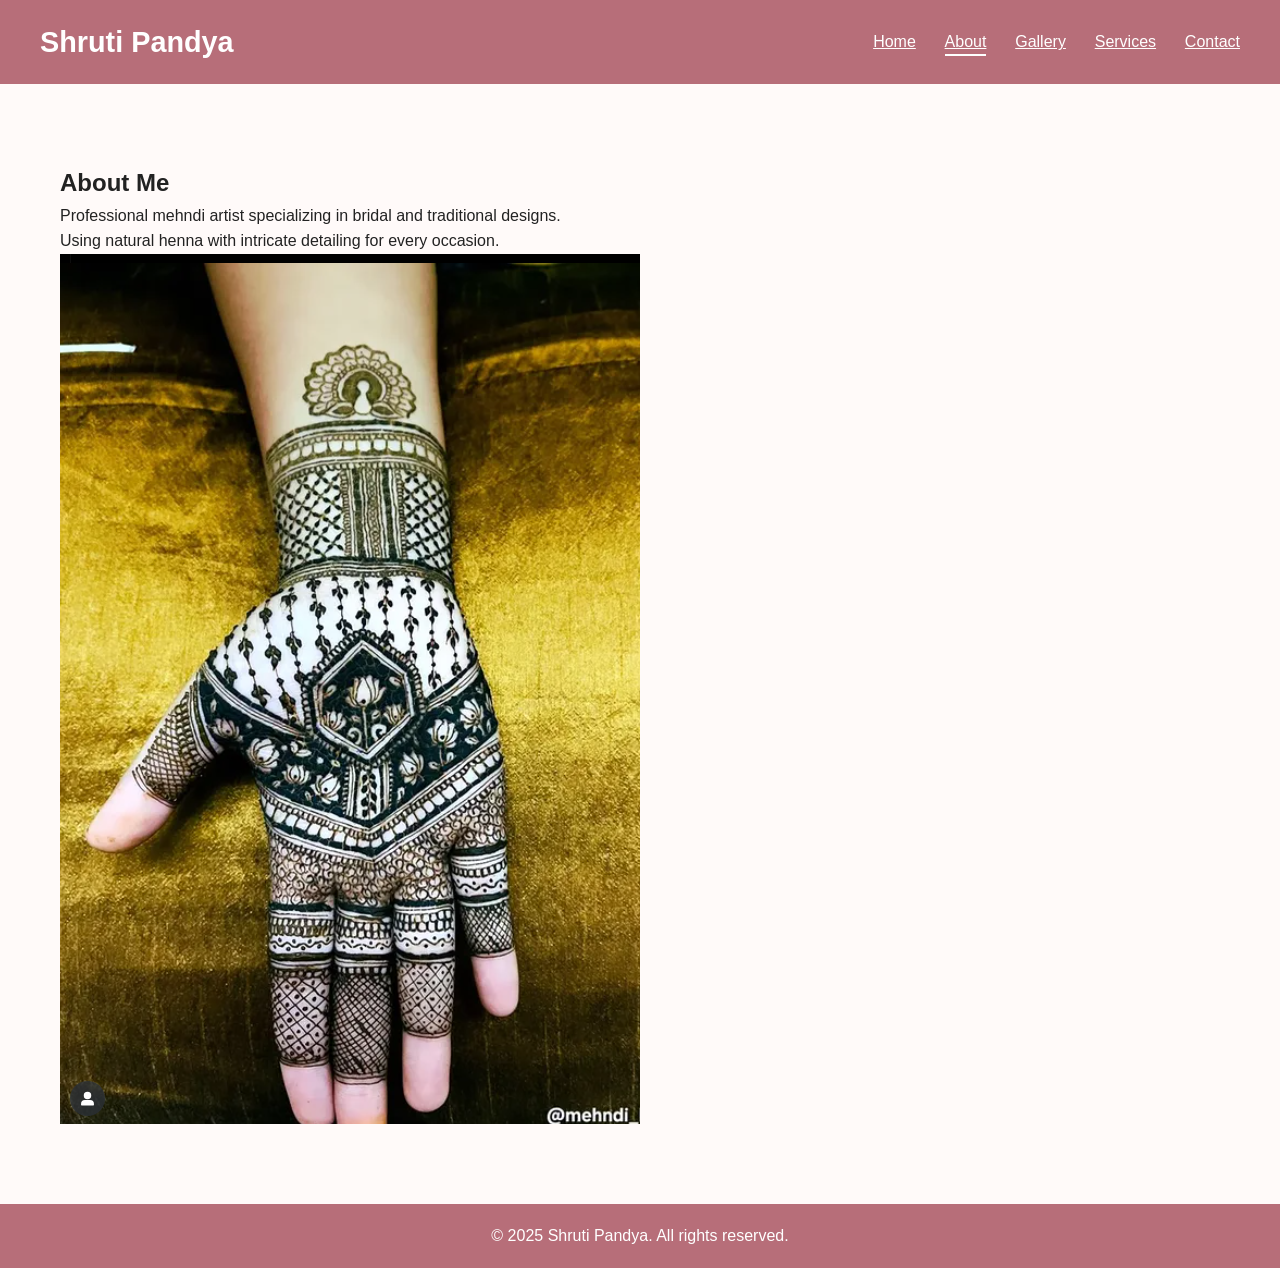
==== about.html @ 9dbff157 "first commit" ====
<!DOCTYPE html>
<html lang="en">
<head>
  <meta charset="UTF-8">
  <meta name="viewport" content="width=device-width, initial-scale=1.0">
  <title>About | Shruti Pandya</title>
  <link rel="stylesheet" href="css/style.css">
</head>
<body>

<header class="navbar">
  <div class="logo">Shruti Pandya</div>
  <nav>
    <ul class="nav-links">
      <li><a href="index.html">Home</a></li>
      <li><a href="about.html" class="active">About</a></li>
      <li><a href="gallery.html">Gallery</a></li>
      <li><a href="services.html">Services</a></li>
      <li><a href="contact.html">Contact</a></li>
    </ul>
  </nav>
</header>

<section class="section about">
  <div class="about-container">
    <div class="about-text">
      <h2>About Me</h2>
      <p>Professional mehndi artist specializing in bridal and traditional designs.</p>
      <p>Using natural henna with intricate detailing for every occasion.</p>
    </div>
    <div class="about-image">
      <img src="images/about.png" alt="">
    </div>
  </div>
</section>

<footer class="footer">
  <p>© 2025 Shruti Pandya. All rights reserved.</p>
</footer>

</body>
</html>
---- css/style.css ----
:root {
  --rose-gold: #b76e79;
  --rose-gold-dark: #a45864;
  --rose-gold-light: #f8e9e9;
  --text-dark: #222;
  --text-muted: #5f5f5f;
  --white: #ffffff;
  --bg-soft: #fffaf9;
}

/* RESET */
* {
  margin: 0;
  padding: 0;
  box-sizing: border-box;
}

html {
  scroll-behavior: smooth;
}

body {
  font-family: 'Inter', sans-serif;
  background: var(--bg-soft);
  color: var(--text-dark);
  line-height: 1.6;
}

/* GLOBAL */
.section {
  padding: 80px 60px;
}

.section-title {
  text-align: center;
  color: var(--rose-gold);
  font-size: 2.4rem;
  margin-bottom: 40px;
}

img {
  max-width: 100%;
  display: block;
}

/* NAVBAR */
.navbar {
  display: flex;
  justify-content: space-between;
  align-items: center;
  padding: 1.2rem 2.5rem;
  background: var(--rose-gold);
  color: white;
  position: sticky;
  top: 0;
  z-index: 1000;
}

.logo {
  font-size: 1.8rem;
  font-weight: 700;
}

.nav-links {
  list-style: none;
  display: flex;
  gap: 1.8rem;
}

.nav-links a {
  color: white;
  font-weight: 500;
  position: relative;
}

.nav-links a::after {
  content: "";
  position: absolute;
  left: 0;
  bottom: -6px;
  width: 0%;
  height: 2px;
  background: white;
  transition: width 0.3s ease;
}

.nav-links a:hover::after,
.nav-links a.active::after {
  width: 100%;
}

/* BUTTON */
.btn {
  display: inline-block;
  margin-top: 30px;
  padding: 14px 32px;
  background: linear-gradient(135deg, var(--rose-gold), var(--rose-gold-dark));
  color: white;
  border-radius: 50px;
  font-weight: 600;
  box-shadow: 0 8px 20px rgba(183,110,121,0.35);
  transition: all 0.3s ease;
}

.btn:hover {
  transform: translateY(-3px);
}

/* HERO */
.hero {
  display: flex;
  justify-content: space-between;
  align-items: center;
  gap: 2.5rem;
  background: var(--rose-gold-light);
  flex-wrap: wrap;
}

.hero-text {
  flex: 1 1 500px;
}

.hero-text h1 {
  font-size: 3rem;
  color: var(--rose-gold);
  margin-bottom: 20px;
}

.hero-text p {
  color: var(--text-muted);
}

.hero-gallery {
  flex: 1 1 420px;
  display: flex;
  gap: 20px;
  justify-content: center;
  flex-wrap: wrap;
}

.hero-gallery img {
  width: 180px;
  height: 240px;
  object-fit: cover;
  border-radius: 18px;
  background: white;
  padding: 8px;
  box-shadow: 0 6px 22px rgba(0,0,0,0.12);
  transition: transform 0.3s ease;
}

/* INTRO */
.intro-text {
  max-width: 800px;
  margin: auto;
  text-align: center;
  color: var(--text-muted);
}

/* SERVICES */
.services-grid {
  display: grid;
  grid-template-columns: repeat(auto-fit, minmax(240px, 1fr));
  gap: 30px;
}

.service-card {
  background: white;
  padding: 32px;
  border-radius: 20px;
  text-align: center;
  box-shadow: 0 8px 26px rgba(0,0,0,0.1);
  font-weight: 600;
}

/* WHY */
.why-grid {
  display: grid;
  grid-template-columns: repeat(auto-fit, minmax(220px, 1fr));
  gap: 20px;
}

.why-card {
  background: white;
  padding: 22px;
  border-radius: 18px;
  text-align: center;
  box-shadow: 0 6px 20px rgba(0,0,0,0.08);
  font-weight: 600;
}

/* GALLERY */
.gallery-grid {
  display: grid;
  grid-template-columns: repeat(auto-fit, minmax(220px, 1fr));
  gap: 24px;
}

.gallery-grid img {
  height: 280px;
  object-fit: cover;
  border-radius: 18px;
  transition: transform 0.3s ease;
}

/* CTA */
.cta {
  background: linear-gradient(135deg, var(--rose-gold), var(--rose-gold-dark));
  color: white;
  text-align: center;
  border-radius: 24px;
}

/* FOOTER */
.footer {
  background: var(--rose-gold);
  color: white;
  text-align: center;
  padding: 1.2rem;
}

/* WHATSAPP */
.whatsapp-float {
  position: fixed;
  bottom: 22px;
  right: 22px;
  background: #25D366;
  width: 52px;
  height: 52px;
  border-radius: 50%;
  display: flex;
  align-items: center;
  justify-content: center;
  color: white;
  font-size: 22px;
  box-shadow: 0 6px 18px rgba(0,0,0,0.25);
}

/* RESPONSIVE */
@media (max-width: 768px) {
  .section {
    padding: 60px 20px;
  }

  .hero {
    flex-direction: column;
    text-align: center;
  }

  .navbar {
    flex-direction: column;
    gap: 10px;
  }
}
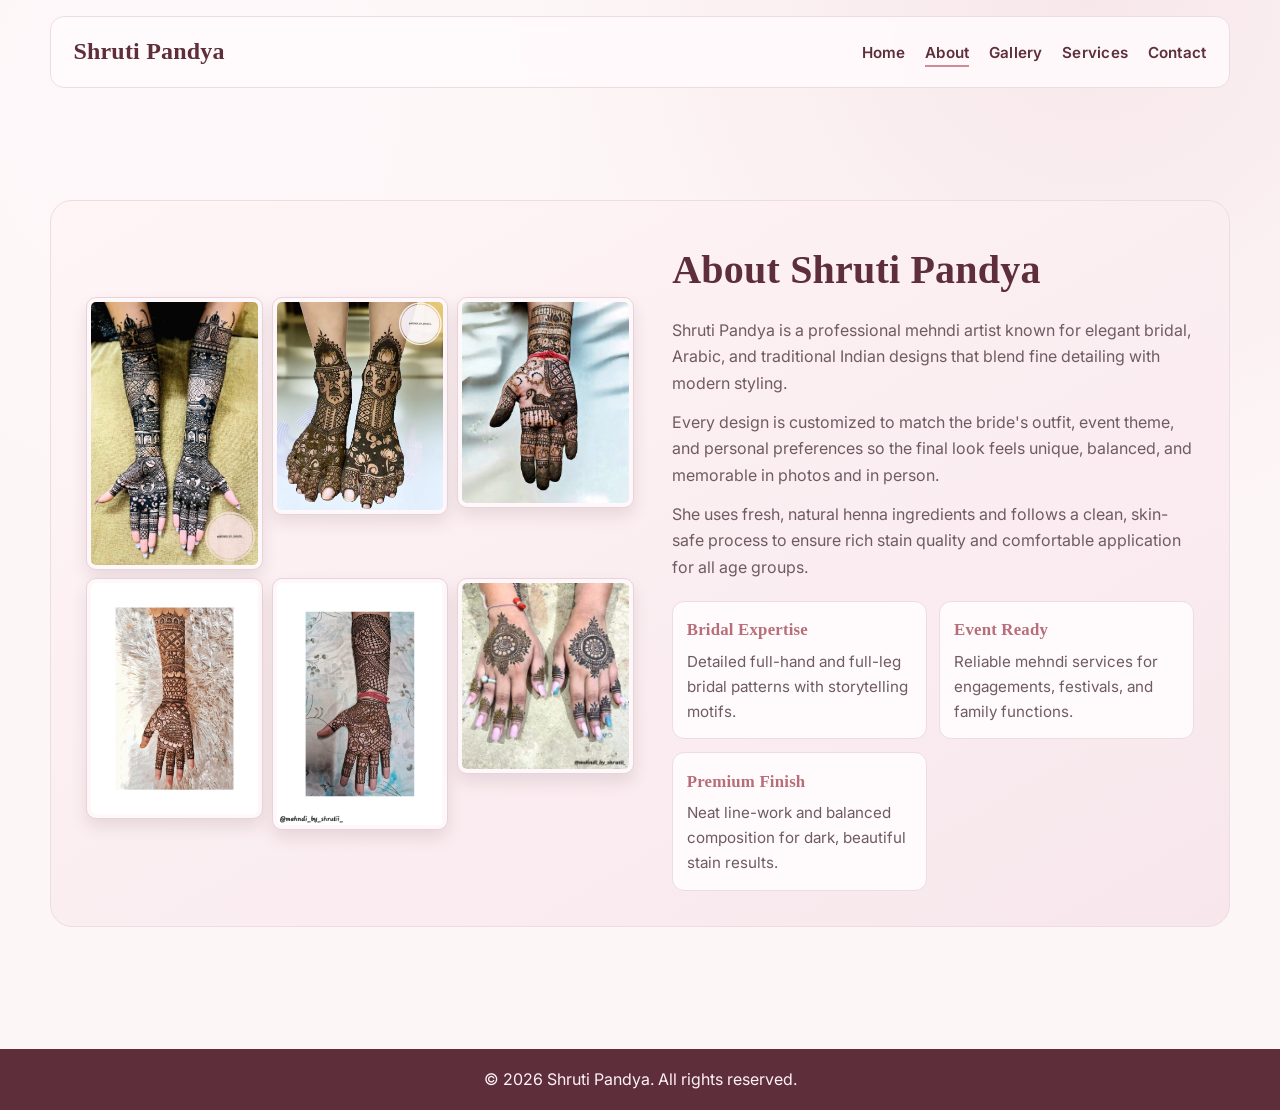
==== commit 1a4edfb6: "all changes are done" ====
--- a/about.html
+++ b/about.html
@@ -5,6 +5,7 @@
   <meta name="viewport" content="width=device-width, initial-scale=1.0">
   <title>About | Shruti Pandya</title>
   <link rel="stylesheet" href="css/style.css">
+  <link href="https://fonts.googleapis.com/css2?family=Playfair+Display:wght@500;700&family=Inter&display=swap" rel="stylesheet">
 </head>
 <body>
 
@@ -21,22 +22,58 @@
   </nav>
 </header>
 
-<section class="section about">
-  <div class="about-container">
+<section class="section about-page">
+  <div class="about-container about-layout">
+    <div class="about-media">
+      <div class="about-image-grid">
+        <img src="images/2.jpeg" alt="Bridal mehndi artwork" loading="lazy">
+        <img src="images/6.jpeg" alt="Arabic mehndi pattern" loading="lazy">
+        <img src="images/10.jpeg" alt="Traditional mehndi design" loading="lazy">
+        <img src="images/14.jpeg" alt="Intricate hand mehndi details" loading="lazy">
+        <img src="images/17.jpeg" alt="Premium mehndi composition" loading="lazy">
+        <img src="images/WhatsApp Image 2026-03-06 at 4.16.56 PM.jpeg" alt="Latest mehndi artwork sample" loading="lazy">
+      </div>
+    </div>
+
     <div class="about-text">
-      <h2>About Me</h2>
-      <p>Professional mehndi artist specializing in bridal and traditional designs.</p>
-      <p>Using natural henna with intricate detailing for every occasion.</p>
-    </div>
-    <div class="about-image">
-      <img src="images/about.png" alt="">
+      <h2 class="about-title">About Shruti Pandya</h2>
+      <p>
+        Shruti Pandya is a professional mehndi artist known for elegant bridal,
+        Arabic, and traditional Indian designs that blend fine detailing with
+        modern styling.
+      </p>
+      <p>
+        Every design is customized to match the bride's outfit, event theme,
+        and personal preferences so the final look feels unique, balanced, and
+        memorable in photos and in person.
+      </p>
+      <p>
+        She uses fresh, natural henna ingredients and follows a clean, skin-safe
+        process to ensure rich stain quality and comfortable application for all
+        age groups.
+      </p>
+
+      <div class="about-highlights">
+        <div class="about-point">
+          <h3>Bridal Expertise</h3>
+          <p>Detailed full-hand and full-leg bridal patterns with storytelling motifs.</p>
+        </div>
+        <div class="about-point">
+          <h3>Event Ready</h3>
+          <p>Reliable mehndi services for engagements, festivals, and family functions.</p>
+        </div>
+        <div class="about-point">
+          <h3>Premium Finish</h3>
+          <p>Neat line-work and balanced composition for dark, beautiful stain results.</p>
+        </div>
+      </div>
     </div>
   </div>
 </section>
 
 <footer class="footer">
-  <p>© 2025 Shruti Pandya. All rights reserved.</p>
+  <p>&copy; 2026 Shruti Pandya. All rights reserved.</p>
 </footer>
 
 </body>
-</html>+</html>
--- a/css/style.css
+++ b/css/style.css
@@ -1,14 +1,15 @@
 :root {
-  --rose-gold: #b76e79;
-  --rose-gold-dark: #a45864;
-  --rose-gold-light: #f8e9e9;
-  --text-dark: #222;
-  --text-muted: #5f5f5f;
+  --henna-dark: #5e2f3a;
+  --henna-brown: #b76e79;
+  --saffron: #d08a95;
+  --sand: #fdf6f7;
+  --card: #fffafb;
+  --text: #2f2327;
+  --muted: #6f5c62;
+  --border: #eddde1;
   --white: #ffffff;
-  --bg-soft: #fffaf9;
-}
-
-/* RESET */
+}
+
 * {
   margin: 0;
   padding: 0;
@@ -20,22 +21,26 @@
 }
 
 body {
-  font-family: 'Inter', sans-serif;
-  background: var(--bg-soft);
-  color: var(--text-dark);
-  line-height: 1.6;
-}
-
-/* GLOBAL */
-.section {
-  padding: 80px 60px;
-}
-
-.section-title {
-  text-align: center;
-  color: var(--rose-gold);
-  font-size: 2.4rem;
-  margin-bottom: 40px;
+  font-family: "Inter", sans-serif;
+  font-size: 16px;
+  color: var(--text);
+  background:
+    radial-gradient(circle at 15% 10%, #fff8fa 0%, transparent 30%),
+    radial-gradient(circle at 85% 0%, #f7e7eb 0%, transparent 35%),
+    var(--sand);
+  line-height: 1.65;
+}
+
+h1,
+h2,
+h3,
+.logo {
+  font-family: "Playfair Display", serif;
+  letter-spacing: 0.2px;
+}
+
+a {
+  text-decoration: none;
 }
 
 img {
@@ -43,33 +48,63 @@
   display: block;
 }
 
-/* NAVBAR */
+.section {
+  width: min(1180px, 100% - 2.5rem);
+  margin-inline: auto;
+  padding: clamp(60px, 8vw, 90px) 0;
+}
+
+.section-title {
+  text-align: center;
+  color: var(--henna-brown);
+  font-size: clamp(1.8rem, 3.4vw, 2.5rem);
+  margin-bottom: 2.2rem;
+}
+
 .navbar {
-  display: flex;
-  justify-content: space-between;
-  align-items: center;
-  padding: 1.2rem 2.5rem;
-  background: var(--rose-gold);
-  color: white;
   position: sticky;
   top: 0;
   z-index: 1000;
+  display: flex;
+  align-items: center;
+  justify-content: space-between;
+  gap: 1rem;
+  width: min(1180px, 100% - 2.5rem);
+  margin: 1rem auto 0;
+  padding: 0.95rem 1.4rem;
+  border: 1px solid var(--border);
+  border-radius: 14px;
+  background: rgba(255, 250, 252, 0.9);
+  backdrop-filter: blur(10px);
+}
+
+.navbar nav {
+  width: auto;
 }
 
 .logo {
-  font-size: 1.8rem;
+  color: var(--henna-dark);
+  font-size: 1.5rem;
   font-weight: 700;
+}
+
+p {
+  font-size: clamp(1rem, 1.1vw, 1.08rem);
 }
 
 .nav-links {
   list-style: none;
   display: flex;
-  gap: 1.8rem;
+  flex-wrap: wrap;
+  justify-content: flex-end;
+  gap: 1.2rem;
 }
 
 .nav-links a {
-  color: white;
-  font-weight: 500;
+  color: var(--henna-dark);
+  font-weight: 600;
+  font-size: 0.95rem;
+  letter-spacing: 0.3px;
   position: relative;
 }
 
@@ -77,11 +112,11 @@
   content: "";
   position: absolute;
   left: 0;
-  bottom: -6px;
-  width: 0%;
+  bottom: -5px;
+  width: 0;
   height: 2px;
-  background: white;
-  transition: width 0.3s ease;
+  background: var(--saffron);
+  transition: width 0.25s ease;
 }
 
 .nav-links a:hover::after,
@@ -89,166 +124,505 @@
   width: 100%;
 }
 
-/* BUTTON */
 .btn {
-  display: inline-block;
-  margin-top: 30px;
-  padding: 14px 32px;
-  background: linear-gradient(135deg, var(--rose-gold), var(--rose-gold-dark));
-  color: white;
-  border-radius: 50px;
+  display: inline-flex;
+  align-items: center;
+  justify-content: center;
+  margin-top: 1.7rem;
+  padding: 0.85rem 1.7rem;
+  border-radius: 999px;
+  background: linear-gradient(120deg, var(--henna-brown), var(--saffron));
+  color: var(--white);
+  font-weight: 700;
+  box-shadow: 0 12px 24px rgba(183, 110, 121, 0.28);
+  transition: transform 0.22s ease, box-shadow 0.22s ease;
+}
+
+.btn:hover {
+  transform: translateY(-2px);
+  box-shadow: 0 14px 28px rgba(183, 110, 121, 0.34);
+}
+
+.hero {
+  display: grid;
+  grid-template-columns: 1.05fr 1fr;
+  gap: clamp(1.6rem, 4vw, 3rem);
+  align-items: center;
+  border-radius: 22px;
+  background: linear-gradient(145deg, #fff1f4, #f2dbe1);
+  border: 1px solid #e7c8cf;
+  padding: clamp(2rem, 5vw, 3.2rem);
+  margin-top: 1.4rem;
+}
+
+.hero-text h1 {
+  color: var(--henna-dark);
+  font-size: clamp(2rem, 4.2vw, 3.2rem);
+  letter-spacing: 0.2px;
+  line-height: 1.2;
+  margin-bottom: 1rem;
+}
+
+.hero-text p {
+  color: var(--muted);
+  font-size: clamp(1.02rem, 1.2vw, 1.14rem);
+  max-width: 60ch;
+}
+
+.hero-gallery {
+  display: grid;
+  grid-template-columns: repeat(3, minmax(110px, 1fr));
+  gap: 0.9rem;
+}
+
+.hero-gallery img {
+  width: 100%;
+  aspect-ratio: 3 / 4;
+  object-fit: cover;
+  border-radius: 14px;
+  border: 4px solid #fff7f9;
+  box-shadow: 0 14px 25px rgba(94, 47, 58, 0.18);
+}
+
+.intro-text {
+  max-width: 760px;
+  margin-inline: auto;
+  text-align: center;
+  color: var(--muted);
+}
+
+.services-grid,
+.why-grid,
+.gallery-grid {
+  display: grid;
+  grid-template-columns: repeat(auto-fit, minmax(220px, 1fr));
+  gap: 1.2rem;
+}
+
+.service-card,
+.why-card {
+  background: var(--card);
+  border: 1px solid var(--border);
+  border-radius: 14px;
+  padding: 1.4rem 1.2rem;
+  text-align: center;
   font-weight: 600;
-  box-shadow: 0 8px 20px rgba(183,110,121,0.35);
-  transition: all 0.3s ease;
-}
-
-.btn:hover {
+  box-shadow: 0 8px 18px rgba(94, 47, 58, 0.08);
+  transition: transform 0.2s ease, box-shadow 0.2s ease;
+}
+
+.service-card {
+  overflow: hidden;
+}
+
+.service-card img {
+  width: 100%;
+  margin: 0 0 0.9rem;
+  height: 205px;
+  object-fit: contain;
+  background: #fff7f9;
+  border: 1px solid var(--border);
+  border-radius: 10px;
+  padding: 0.35rem;
+}
+
+.service-card strong {
+  display: block;
+  color: var(--henna-dark);
+  font-family: "Playfair Display", serif;
+  font-size: 1.1rem;
+}
+
+.service-card:hover,
+.why-card:hover {
   transform: translateY(-3px);
-}
-
-/* HERO */
-.hero {
-  display: flex;
-  justify-content: space-between;
-  align-items: center;
-  gap: 2.5rem;
-  background: var(--rose-gold-light);
-  flex-wrap: wrap;
-}
-
-.hero-text {
-  flex: 1 1 500px;
-}
-
-.hero-text h1 {
-  font-size: 3rem;
-  color: var(--rose-gold);
-  margin-bottom: 20px;
-}
-
-.hero-text p {
-  color: var(--text-muted);
-}
-
-.hero-gallery {
-  flex: 1 1 420px;
-  display: flex;
-  gap: 20px;
-  justify-content: center;
-  flex-wrap: wrap;
-}
-
-.hero-gallery img {
-  width: 180px;
-  height: 240px;
-  object-fit: cover;
-  border-radius: 18px;
-  background: white;
-  padding: 8px;
-  box-shadow: 0 6px 22px rgba(0,0,0,0.12);
-  transition: transform 0.3s ease;
-}
-
-/* INTRO */
-.intro-text {
-  max-width: 800px;
-  margin: auto;
-  text-align: center;
-  color: var(--text-muted);
-}
-
-/* SERVICES */
-.services-grid {
-  display: grid;
-  grid-template-columns: repeat(auto-fit, minmax(240px, 1fr));
-  gap: 30px;
-}
-
-.service-card {
-  background: white;
-  padding: 32px;
-  border-radius: 20px;
-  text-align: center;
-  box-shadow: 0 8px 26px rgba(0,0,0,0.1);
-  font-weight: 600;
-}
-
-/* WHY */
-.why-grid {
-  display: grid;
-  grid-template-columns: repeat(auto-fit, minmax(220px, 1fr));
-  gap: 20px;
-}
-
-.why-card {
-  background: white;
-  padding: 22px;
-  border-radius: 18px;
-  text-align: center;
-  box-shadow: 0 6px 20px rgba(0,0,0,0.08);
-  font-weight: 600;
-}
-
-/* GALLERY */
-.gallery-grid {
-  display: grid;
-  grid-template-columns: repeat(auto-fit, minmax(220px, 1fr));
-  gap: 24px;
+  box-shadow: 0 14px 22px rgba(94, 47, 58, 0.13);
 }
 
 .gallery-grid img {
   height: 280px;
   object-fit: cover;
+  border-radius: 14px;
+  border: 1px solid var(--border);
+  box-shadow: 0 10px 20px rgba(94, 47, 58, 0.1);
+}
+
+.about-page {
+  margin-top: 1.4rem;
+}
+
+.about-layout {
+  display: grid;
+  grid-template-columns: minmax(320px, 1.05fr) 1fr;
+  gap: clamp(1.3rem, 3vw, 2.4rem);
+  align-items: center;
+  background: linear-gradient(150deg, #fff5f7, #f7e7ec);
+  border: 1px solid var(--border);
+  border-radius: 22px;
+  padding: clamp(1.4rem, 3vw, 2.2rem);
+}
+
+.about-image-grid {
+  display: grid;
+  grid-template-columns: repeat(3, minmax(0, 1fr));
+  gap: 0.55rem;
+}
+
+.about-image-grid img {
+  width: 100%;
+  height: auto;
+  object-fit: contain;
+  background: #fff8fa;
+  border-radius: 10px;
+  border: 1px solid #e9d3d9;
+  box-shadow: 0 8px 16px rgba(94, 47, 58, 0.12);
+  padding: 0.25rem;
+}
+
+.about-title {
+  color: var(--henna-dark);
+  font-size: clamp(1.9rem, 3.2vw, 2.5rem);
+  margin-bottom: 0.9rem;
+}
+
+.about-text p {
+  color: var(--muted);
+}
+
+.about-text p + p {
+  margin-top: 0.8rem;
+}
+
+.intro-text + .intro-text {
+  margin-top: 0.8rem;
+}
+
+.about-highlights {
+  margin-top: 1.3rem;
+  display: grid;
+  grid-template-columns: repeat(auto-fit, minmax(180px, 1fr));
+  gap: 0.8rem;
+}
+
+.about-point {
+  background: var(--card);
+  border: 1px solid var(--border);
+  border-radius: 12px;
+  padding: 0.9rem 0.85rem;
+}
+
+.about-point h3 {
+  color: var(--henna-brown);
+  font-size: 1.05rem;
+  margin-bottom: 0.3rem;
+}
+
+.about-point p {
+  font-size: 0.95rem;
+}
+
+.contact-page {
+  margin-top: 1.4rem;
+}
+
+.contact-shell {
+  border: 1px solid var(--border);
+  border-radius: 22px;
+  background: linear-gradient(145deg, #fff8fa, #f8eaee);
+  padding: clamp(1.4rem, 3vw, 2.2rem);
+}
+
+.contact-title {
+  margin-bottom: 0.9rem;
+}
+
+.contact-intro p {
+  max-width: 70ch;
+  margin: 0 auto;
+  text-align: center;
+  color: var(--muted);
+}
+
+.contact-grid {
+  margin-top: 1.4rem;
+  display: grid;
+  grid-template-columns: repeat(auto-fit, minmax(220px, 1fr));
+  gap: 1rem;
+}
+
+.contact-card {
+  background: var(--card);
+  border: 1px solid var(--border);
+  border-radius: 14px;
+  padding: 1rem;
+  color: var(--text);
+  box-shadow: 0 8px 16px rgba(94, 47, 58, 0.08);
+  transition: transform 0.2s ease, box-shadow 0.2s ease;
+}
+
+.contact-card h3 {
+  color: var(--henna-dark);
+  margin-bottom: 0.25rem;
+}
+
+.contact-card p {
+  color: var(--henna-brown);
+  font-weight: 700;
+  margin-bottom: 0.25rem;
+}
+
+.contact-card span {
+  display: block;
+  color: var(--muted);
+  font-size: 0.92rem;
+}
+
+.contact-card:hover {
+  transform: translateY(-3px);
+  box-shadow: 0 14px 24px rgba(94, 47, 58, 0.12);
+}
+
+.contact-cta-wrap {
+  text-align: center;
+}
+
+.services-page,
+.gallery-page {
+  margin-top: 1.4rem;
+}
+
+.services-shell,
+.gallery-shell {
+  border: 1px solid var(--border);
+  border-radius: 22px;
+  background: linear-gradient(145deg, #fff8fa, #f8eaee);
+  padding: clamp(1.4rem, 3vw, 2.2rem);
+}
+
+.services-intro p,
+.gallery-intro p {
+  max-width: 72ch;
+  margin: 0 auto;
+  text-align: center;
+  color: var(--muted);
+}
+
+.services-list-grid {
+  margin-top: 1.4rem;
+  display: grid;
+  grid-template-columns: repeat(auto-fit, minmax(230px, 1fr));
+  gap: 1rem;
+}
+
+.service-offer {
+  background: var(--card);
+  border: 1px solid var(--border);
+  border-radius: 14px;
+  padding: 1rem;
+  box-shadow: 0 8px 16px rgba(94, 47, 58, 0.08);
+  transition: transform 0.2s ease, box-shadow 0.2s ease;
+}
+
+.service-offer h3 {
+  color: var(--henna-dark);
+  margin-bottom: 0.35rem;
+}
+
+.service-offer p {
+  color: var(--muted);
+  font-size: 0.95rem;
+  margin-bottom: 0.45rem;
+}
+
+.service-offer span {
+  display: block;
+  color: var(--henna-brown);
+  font-size: 0.9rem;
+  font-weight: 700;
+}
+
+.service-offer:hover {
+  transform: translateY(-3px);
+  box-shadow: 0 14px 24px rgba(94, 47, 58, 0.12);
+}
+
+.services-note {
+  margin-top: 1.2rem;
+  text-align: center;
+}
+
+.services-note p {
+  color: var(--muted);
+  max-width: 70ch;
+  margin: 0 auto;
+}
+
+.gallery-showcase {
+  margin-top: 1.5rem;
+  display: grid;
+  grid-template-columns: repeat(auto-fit, minmax(220px, 1fr));
+  gap: 1rem;
+}
+
+.gallery-item {
+  margin: 0;
+  background: var(--card);
+  border: 1px solid var(--border);
+  border-radius: 14px;
+  overflow: hidden;
+  box-shadow: 0 10px 20px rgba(94, 47, 58, 0.1);
+  transition: transform 0.2s ease, box-shadow 0.2s ease;
+}
+
+.gallery-item img {
+  width: 100%;
+  aspect-ratio: 4 / 5;
+  object-fit: cover;
+  border: none;
+  border-radius: 0;
+  box-shadow: none;
+  transition: transform 0.3s ease;
+}
+
+.gallery-item figcaption {
+  padding: 0.75rem 0.85rem;
+  color: var(--henna-dark);
+  font-weight: 600;
+  text-align: center;
+  border-top: 1px solid var(--border);
+  background: #fff7fa;
+}
+
+.gallery-item:hover {
+  transform: translateY(-3px);
+  box-shadow: 0 14px 24px rgba(94, 47, 58, 0.14);
+}
+
+.gallery-item:hover img {
+  transform: scale(1.04);
+}
+
+.cta {
+  text-align: center;
   border-radius: 18px;
-  transition: transform 0.3s ease;
-}
-
-/* CTA */
-.cta {
-  background: linear-gradient(135deg, var(--rose-gold), var(--rose-gold-dark));
-  color: white;
-  text-align: center;
-  border-radius: 24px;
-}
-
-/* FOOTER */
+  border: 1px solid #e6c8cf;
+  background: linear-gradient(140deg, #a25f6d, #c88893);
+  color: var(--white);
+}
+
+.cta h2 {
+  font-size: clamp(1.7rem, 3.2vw, 2.3rem);
+}
+
+.cta .btn {
+  background: var(--white);
+  color: var(--henna-brown);
+  box-shadow: none;
+}
+
 .footer {
-  background: var(--rose-gold);
-  color: white;
-  text-align: center;
-  padding: 1.2rem;
-}
-
-/* WHATSAPP */
+  margin-top: 2rem;
+  padding: 1.1rem;
+  text-align: center;
+  color: #fdf2f5;
+  background: var(--henna-dark);
+}
+
 .whatsapp-float {
   position: fixed;
+  right: 22px;
   bottom: 22px;
-  right: 22px;
-  background: #25D366;
-  width: 52px;
-  height: 52px;
+  width: 54px;
+  height: 54px;
   border-radius: 50%;
   display: flex;
   align-items: center;
   justify-content: center;
-  color: white;
+  background: #25d366;
+  color: var(--white);
   font-size: 22px;
-  box-shadow: 0 6px 18px rgba(0,0,0,0.25);
-}
-
-/* RESPONSIVE */
+  box-shadow: 0 8px 18px rgba(0, 0, 0, 0.24);
+}
+
+@media (max-width: 900px) {
+  .hero {
+    grid-template-columns: 1fr;
+  }
+
+  .hero-text {
+    text-align: center;
+  }
+
+  .hero-text p {
+    margin-inline: auto;
+  }
+
+  .about-layout {
+    grid-template-columns: 1fr;
+  }
+}
+
 @media (max-width: 768px) {
+  .navbar {
+    width: min(1180px, 100% - 1.2rem);
+    flex-wrap: wrap;
+    align-items: center;
+    row-gap: 0.75rem;
+    padding: 0.8rem 0.9rem;
+  }
+
+  .navbar nav {
+    width: 100%;
+  }
+
+  .nav-links {
+    width: 100%;
+    justify-content: center;
+    gap: 0.5rem;
+  }
+
+  .nav-links li {
+    text-align: center;
+  }
+
+  .nav-links a {
+    display: inline-block;
+    padding: 0.45rem 0.7rem;
+    border-radius: 999px;
+    background: #fff3f7;
+    border: 1px solid var(--border);
+  }
+
+  .nav-links a::after {
+    display: none;
+  }
+
+  .nav-links a.active {
+    background: #f7dce4;
+    border-color: #e3bec9;
+  }
+
   .section {
-    padding: 60px 20px;
+    width: min(1180px, 100% - 1.2rem);
+    padding: 56px 0;
   }
 
   .hero {
-    flex-direction: column;
-    text-align: center;
-  }
-
-  .navbar {
-    flex-direction: column;
-    gap: 10px;
-  }
-}+    margin-top: 1rem;
+  }
+}
+
+@media (max-width: 560px) {
+  .logo {
+    font-size: 1.3rem;
+  }
+
+  .nav-links {
+    display: grid;
+    grid-template-columns: repeat(2, minmax(0, 1fr));
+  }
+
+  .about-image-grid {
+    grid-template-columns: repeat(2, minmax(0, 1fr));
+  }
+}
